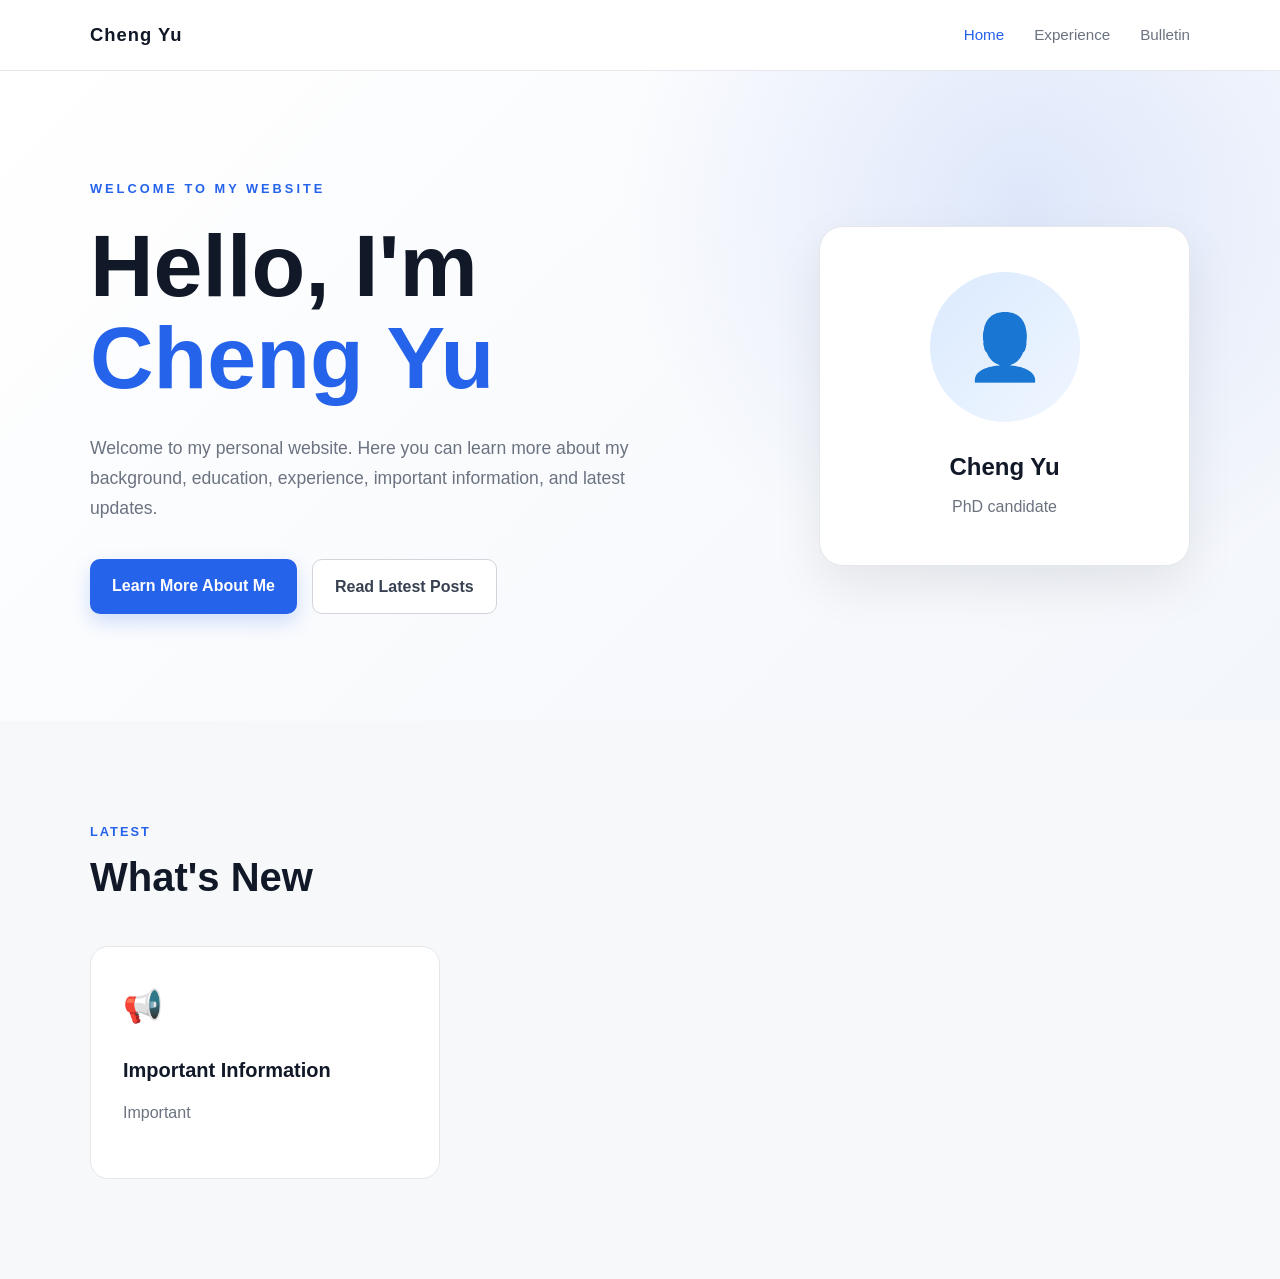
==== index.html @ de3aadb1 "Update index.html" ====
<!DOCTYPE html>
<html lang="en">

<head>
    <meta charset="UTF-8">
    <meta name="viewport" content="width=device-width, initial-scale=1.0">

    <title>My Personal Website</title>

    <link rel="stylesheet" href="style.css">
</head>

<body>

    <!-- Navigation Bar -->
    <header class="navbar">
        <div class="container nav-container">

            <a href="index.html" class="logo">
                Cheng Yu
            </a>

            <nav>
                <a href="index.html" class="active">Home</a>
                <a href="experience.html">Experience</a>
                <a href="bulletin.html">Bulletin</a>
            </nav>

        </div>
    </header>


    <!-- Hero Section -->
    <main>

        <section class="hero">
            <div class="container hero-content">

                <div class="hero-text">

                    <p class="hero-small">
                        WELCOME TO MY WEBSITE
                    </p>

                    <h1>
                        Hello, I'm<br>
                        <span>Cheng Yu</span>
                    </h1>

                    <p class="hero-description">
                        Welcome to my personal website.
                        Here you can learn more about my background,
                        education, experience, important information,
                        and latest updates.
                    </p>

                    <div class="hero-buttons">

                        <a href="experience.html" class="btn primary">
                            Learn More About Me
                        </a>

                        <a href="bulletin.html" class="btn secondary">
                            Read Latest Posts
                        </a>

                    </div>

                </div>


                <!-- Profile Card -->
                <div class="hero-card">

                    <div class="profile-circle">
                        👤
                    </div>

                    <h2>Cheng Yu</h2>

                    <p>
                        PhD candidate
                    </p>

                </div>

            </div>
        </section>


        <!-- Latest Information -->
        <section class="section">

            <div class="container">

                <div class="section-title">

                    <p>LATEST</p>

                    <h2>
                        What's New
                    </h2>

                </div>


                <div class="cards">

                    <!-- Information Card -->
                    <div class="card">

                        <span class="card-icon">
                            📢
                        </span>

                        <h3>
                            Important Information
                        </h3>

                        <p>
                            Important
---- style.css ----
/* ================================
   Global Settings
================================ */

* {
    margin: 0;
    padding: 0;
    box-sizing: border-box;
}

html {
    scroll-behavior: smooth;
}

body {
    font-family:
        -apple-system,
        BlinkMacSystemFont,
        "Segoe UI",
        Roboto,
        Helvetica,
        Arial,
        sans-serif;

    background: #f7f8fa;
    color: #1f2937;
    line-height: 1.7;
}


/* ================================
   Common
================================ */

.container {
    width: min(1100px, 90%);
    margin: 0 auto;
}

a {
    text-decoration: none;
    color: inherit;
}


/* ================================
   Navigation
================================ */

.navbar {
    position: sticky;
    top: 0;
    z-index: 1000;

    background: rgba(255, 255, 255, 0.92);
    backdrop-filter: blur(12px);

    border-bottom: 1px solid #e5e7eb;
}

.nav-container {
    min-height: 70px;

    display: flex;
    align-items: center;
    justify-content: space-between;
}

.logo {
    font-size: 1.15rem;
    font-weight: 800;
    letter-spacing: 1px;

    color: #111827;
}

nav {
    display: flex;
    align-items: center;
    gap: 30px;
}

nav a {
    color: #6b7280;
    font-size: 0.95rem;
    font-weight: 500;

    transition: color 0.2s ease;
}

nav a:hover,
nav a.active {
    color: #2563eb;
}


/* ================================
   Hero
================================ */

.hero {
    min-height: 650px;

    display: flex;
    align-items: center;

    background:
        radial-gradient(
            circle at 80% 20%,
            rgba(37, 99, 235, 0.12),
            transparent 35%
        ),
        linear-gradient(
            135deg,
            #ffffff,
            #f3f6fb
        );
}

.hero-content {
    display: grid;
    grid-template-columns: 1.4fr 0.8fr;

    gap: 80px;

    align-items: center;
}

.hero-small {
    color: #2563eb;

    font-size: 0.8rem;
    font-weight: 700;

    letter-spacing: 3px;

    margin-bottom: 20px;
}

.hero h1 {
    font-size: clamp(3rem, 7vw, 5.5rem);

    line-height: 1.05;

    color: #111827;

    margin-bottom: 30px;
}

.hero h1 span {
    color: #2563eb;
}

.hero-description {
    max-width: 600px;

    font-size: 1.1rem;

    color: #6b7280;

    margin-bottom: 35px;
}


/* ================================
   Buttons
================================ */

.hero-buttons {
    display: flex;
    gap: 15px;

    flex-wrap: wrap;
}

.btn {
    display: inline-block;

    padding: 13px 22px;

    border-radius: 10px;

    font-weight: 600;

    transition:
        transform 0.2s ease,
        box-shadow 0.2s ease,
        background 0.2s ease;
}

.btn:hover {
    transform: translateY(-2px);
}

.btn.primary {
    background: #2563eb;
    color: white;

    box-shadow:
        0 8px 20px rgba(37, 99, 235, 0.2);
}

.btn.primary:hover {
    background: #1d4ed8;
}

.btn.secondary {
    background: white;

    color: #374151;

    border: 1px solid #d1d5db;
}

.btn.secondary:hover {
    background: #f9fafb;
}


/* ================================
   Profile Card
================================ */

.hero-card {
    background: white;

    padding: 45px 30px;

    border-radius: 24px;

    text-align: center;

    border: 1px solid #e5e7eb;

    box-shadow:
        0 20px 50px rgba(0, 0, 0, 0.08);
}

.profile-circle {
    width: 150px;
    height: 150px;

    margin: 0 auto 25px;

    display: flex;
    align-items: center;
    justify-content: center;

    border-radius: 50%;

    background:
        linear-gradient(
            135deg,
            #dbeafe,
            #eff6ff
        );

    font-size: 4rem;
}

.hero-card h2 {
    font-size: 1.5rem;

    color: #111827;

    margin-bottom: 5px;
}

.hero-card p {
    color: #6b7280;
}


/* ================================
   Sections
================================ */

.section {
    padding: 100px 0;
}

.section-title {
    margin-bottom: 45px;
}

.section-title p,
.section-label {
    color: #2563eb;

    font-size: 0.8rem;

    font-weight: 700;

    letter-spacing: 2px;

    margin-bottom: 10px;
}

.section-title h2,
.about-section h2 {
    font-size: 2.5rem;

    line-height: 1.2;

    color: #111827;
}


/* ================================
   Cards
================================ */

.cards {
    display: grid;

    grid-template-columns:
        repeat(3, 1fr);

    gap: 25px;
}

.card {
    background: white;

    padding: 32px;

    border-radius: 18px;

    border: 1px solid #e5e7eb;

    transition:
        transform 0.2s ease,
        box-shadow 0.2s ease;
}

.card:hover {
    transform: translateY(-5px);

    box-shadow:
        0 15px 35px rgba(0, 0, 0, 0.08);
}

.card-icon {
    display: block;

    font-size: 2rem;

    margin-bottom: 20px;
}

.card h3 {
    font-size: 1.25rem;

    color: #111827;

    margin-bottom: 12px;
}

.card p {
    color: #6b7280;

    margin-bottom: 20px;
}

.card a {
    color: #2563eb;

    font-weight: 600;

    font-size: 0.95rem;
}


/* ================================
   About Section
================================ */

.about-section {
    background: #111827;

    color: white;
}

.about-grid {
    display: grid;

    grid-template-columns:
        0.8fr 1.2fr;

    gap: 80px;

    align-items: start;
}

.about-section h2 {
    color: white;
}

.about-section p {
    color: #d1d5db;

    font-size: 1.05rem;

    margin-bottom: 20px;
}


/* ================================
   Footer
================================ */

footer {
    background: #0b1120;

    color: white;

    padding-top: 50px;
}

.footer-content {
    display: flex;

    justify-content: space-between;

    gap: 30px;

    padding-bottom: 40px;
}

.footer-content h3 {
    margin-bottom: 5px;
}

.footer-content p {
    color: #9ca3af;
}

.footer-links {
    display: flex;

    gap: 25px;

    align-items: center;
}

.footer-links a {
    color: #9ca3af;

    transition: color 0.2s ease;
}

.footer-links a:hover {
    color: white;
}

.copyright {
    text-align: center;

    border-top: 1px solid #1f2937;

    padding: 20px;

    color: #6b7280;

    font-size: 0.85rem;
}


/* ================================
   Mobile
================================ */

@media (max-width: 800px) {

    .nav-container {
        flex-direction: column;

        padding: 18px 0;

        gap: 12px;
    }

    nav {
        gap: 15px;

        flex-wrap: wrap;

        justify-content: center;
    }

    nav a {
        font-size: 0.85rem;
    }


    .hero {
        min-height: auto;

        padding: 80px 0;
    }

    .hero-content {
        grid-template-columns: 1fr;

        gap: 50px;
    }

    .hero h1 {
        font-size: 3.5rem;
    }


    .cards {
        grid-template-columns: 1fr;
    }


    .about-grid {
        grid-template-columns: 1fr;

        gap: 30px;
    }


    .footer-content {
        flex-direction: column;
    }

    .footer-links {
        flex-wrap: wrap;
    }
}


@media (max-width: 500px) {

    .hero h1 {
        font-size: 2.8rem;
    }

    .section {
        padding: 70px 0;
    }

    .section-title h2,
    .about-section h2 {
        font-size: 2rem;
    }

    .hero-buttons {
        flex-direction: column;
    }

    .btn {
        text-align: center;
    }
}
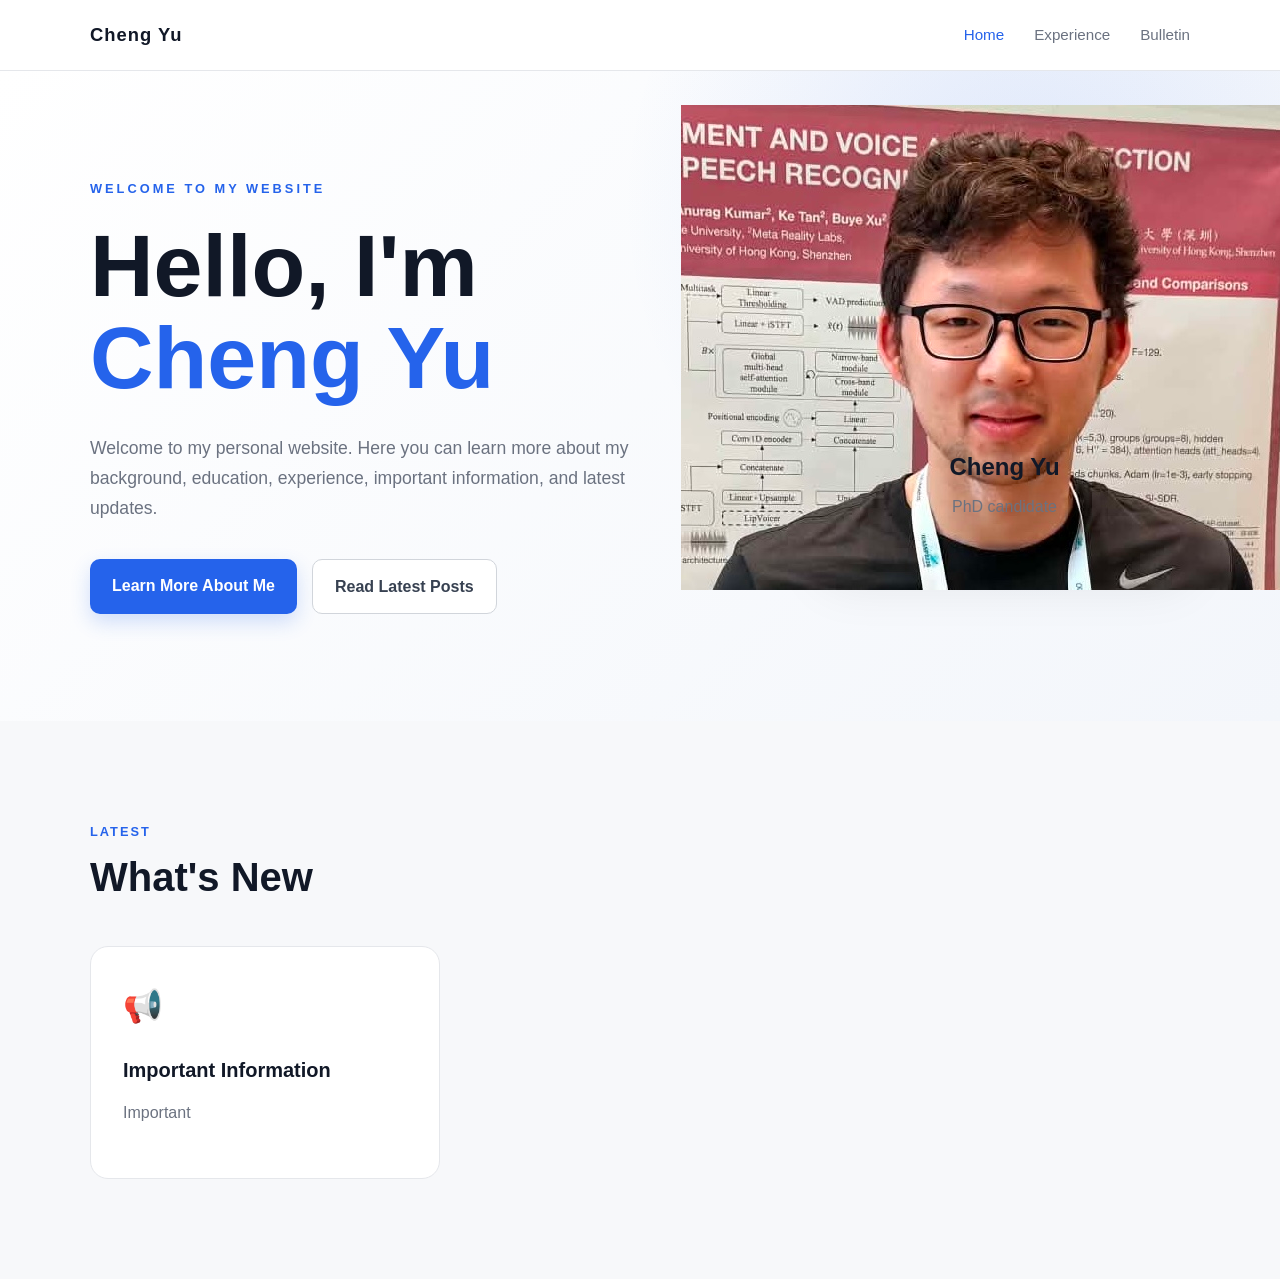
==== commit 0f1f70e0: "Update index.html" ====
--- a/index.html
+++ b/index.html
@@ -73,7 +73,7 @@
                 <div class="hero-card">
 
                     <div class="profile-circle">
-                        👤
+                        <img src="profile.jpg" alt="Profile Photo">
                     </div>
 
                     <h2>Cheng Yu</h2>
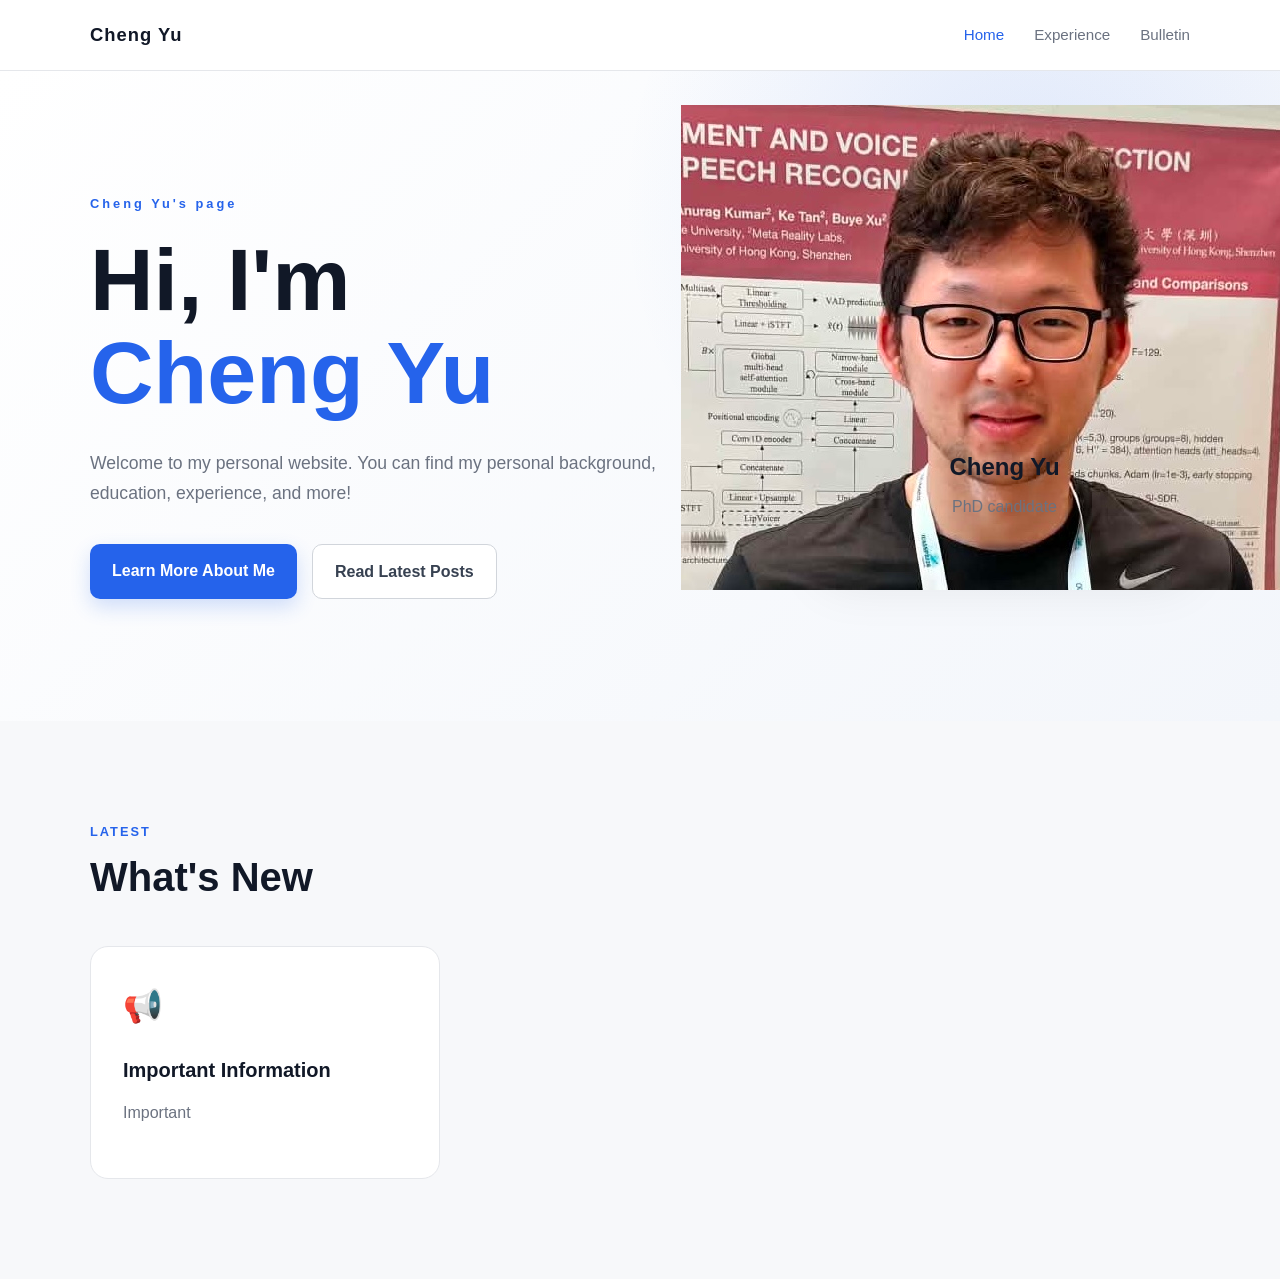
==== commit 0e5de281: "Update index.html" ====
--- a/index.html
+++ b/index.html
@@ -39,19 +39,17 @@
                 <div class="hero-text">
 
                     <p class="hero-small">
-                        WELCOME TO MY WEBSITE
+                        Cheng Yu's page
                     </p>
 
                     <h1>
-                        Hello, I'm<br>
+                        Hi, I'm<br>
                         <span>Cheng Yu</span>
                     </h1>
 
                     <p class="hero-description">
                         Welcome to my personal website.
-                        Here you can learn more about my background,
-                        education, experience, important information,
-                        and latest updates.
+                        You can find my personal background, education, experience, and more!
                     </p>
 
                     <div class="hero-buttons">
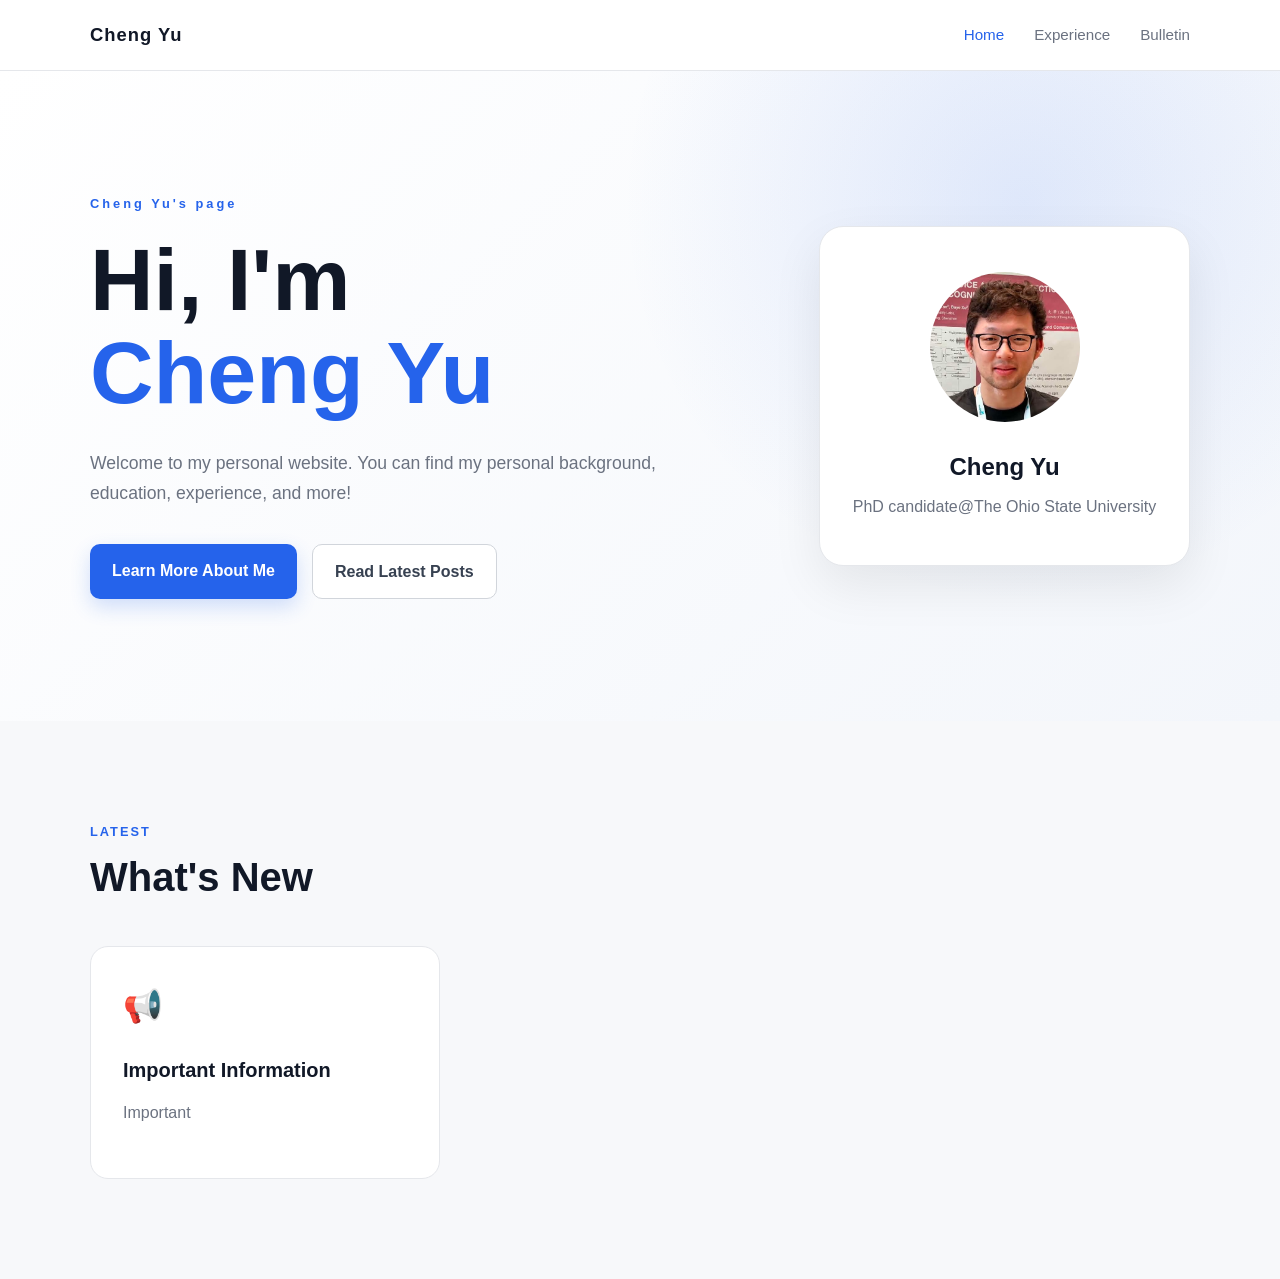
==== commit 274ba01f: "Update index.html" ====
--- a/index.html
+++ b/index.html
@@ -77,7 +77,7 @@
                     <h2>Cheng Yu</h2>
 
                     <p>
-                        PhD candidate
+                        PhD candidate@The Ohio State University
                     </p>
 
                 </div>
--- a/style.css
+++ b/style.css
@@ -236,17 +236,18 @@
         0 20px 50px rgba(0, 0, 0, 0.08);
 }
 
+
+/* Profile Photo */
+
 .profile-circle {
     width: 150px;
     height: 150px;
 
     margin: 0 auto 25px;
 
-    display: flex;
-    align-items: center;
-    justify-content: center;
-
     border-radius: 50%;
+
+    overflow: hidden;
 
     background:
         linear-gradient(
@@ -255,19 +256,42 @@
             #eff6ff
         );
 
-    font-size: 4rem;
-}
+    display: flex;
+    align-items: center;
+    justify-content: center;
+}
+
+
+/* Profile Photo Image */
+
+.profile-circle img {
+    width: 100%;
+    height: 100%;
+
+    object-fit: cover;
+
+    display: block;
+}
+
+
+/* Name */
 
 .hero-card h2 {
     font-size: 1.5rem;
 
     color: #111827;
 
+    margin-top: 0;
     margin-bottom: 5px;
 }
+
+
+/* Position */
 
 .hero-card p {
     color: #6b7280;
+
+    margin: 0;
 }
 
 
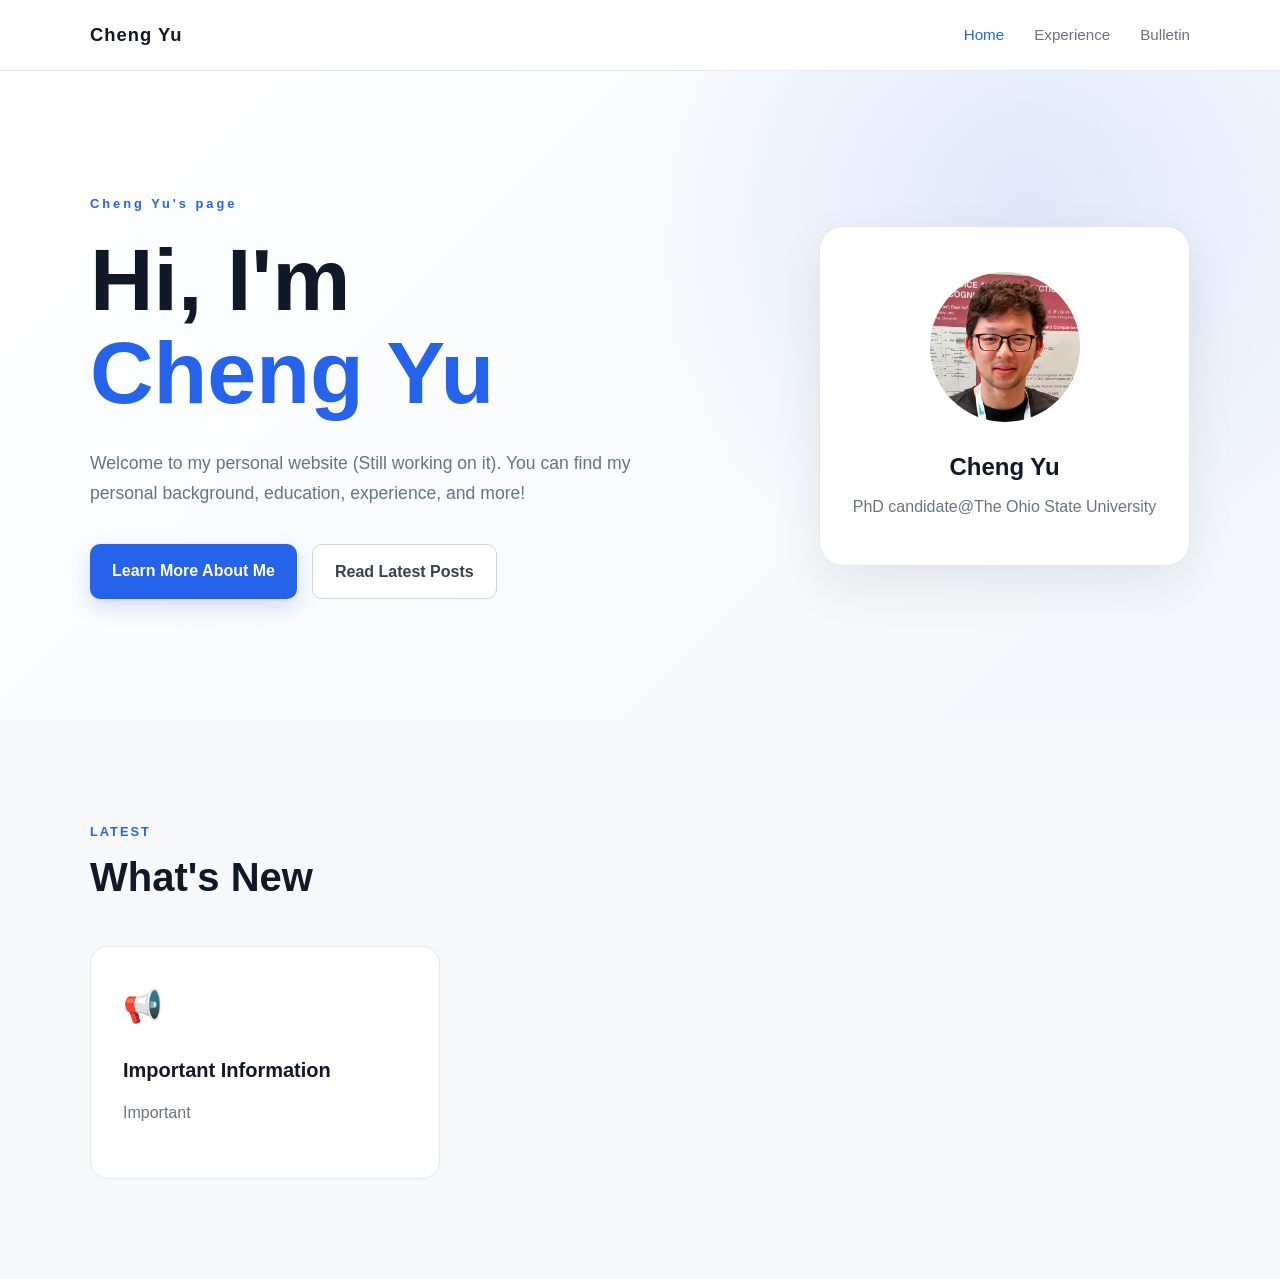
==== commit 1a67fcd7: "Update index.html" ====
--- a/index.html
+++ b/index.html
@@ -48,7 +48,7 @@
                     </h1>
 
                     <p class="hero-description">
-                        Welcome to my personal website.
+                        Welcome to my personal website (Still working on it).
                         You can find my personal background, education, experience, and more!
                     </p>
 
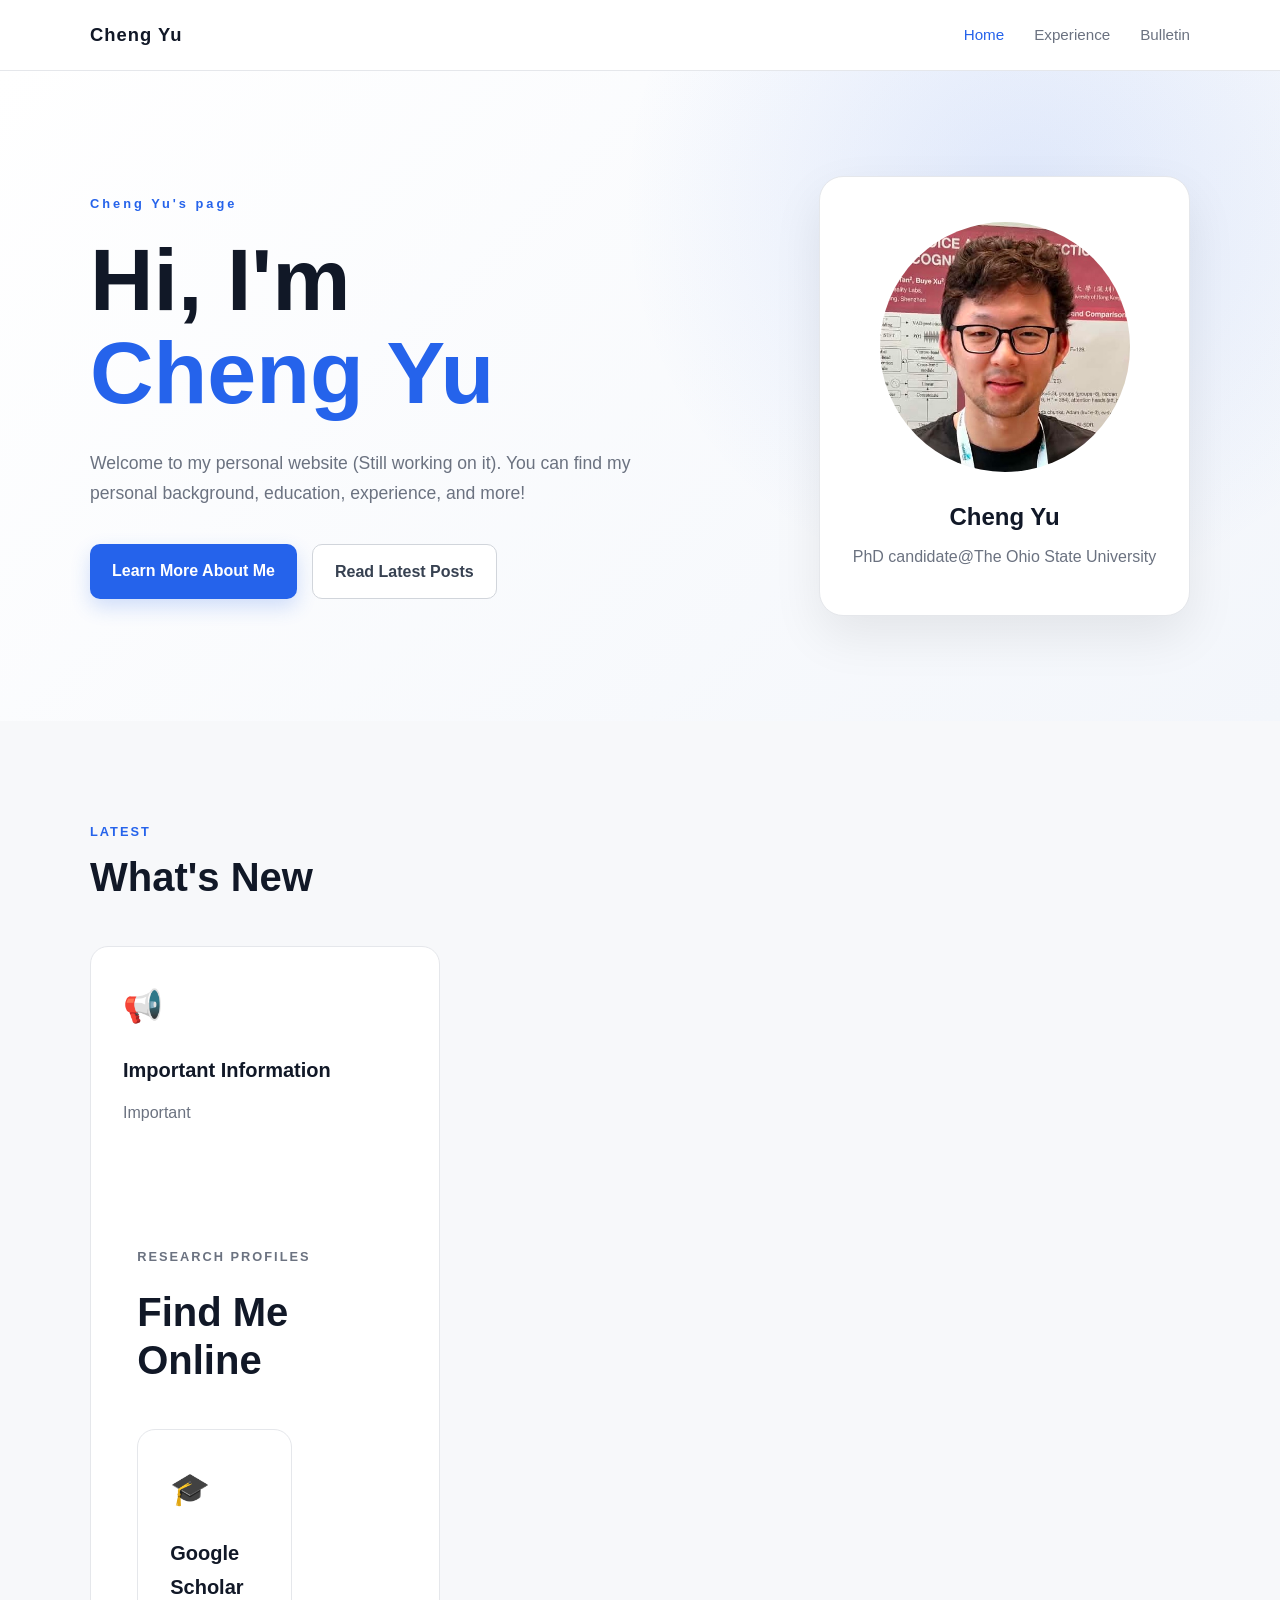
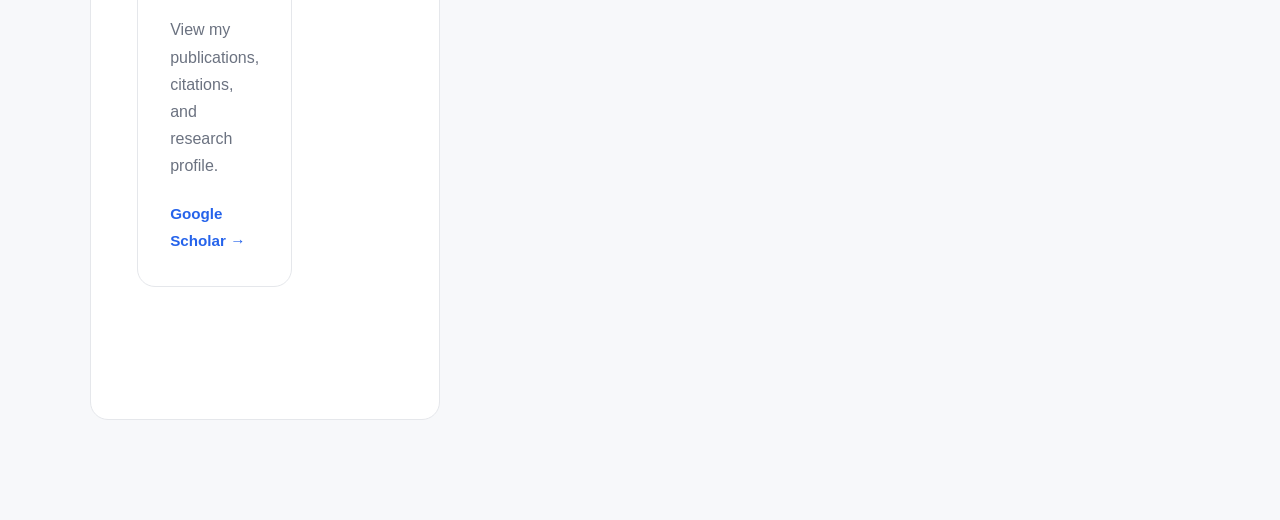
==== commit 66eeec23: "Update index.html" ====
--- a/index.html
+++ b/index.html
@@ -117,3 +117,55 @@
 
                         <p>
                             Important
+
+        <!-- ================================
+             Research Profiles
+        ================================= -->
+
+        <section
+            class="section"
+            style="background: #ffffff;"
+        >
+
+            <div class="container">
+
+                <div class="section-title">
+
+                    <p>RESEARCH PROFILES</p>
+
+                    <h2>
+                        Find Me Online
+                    </h2>
+
+                </div>
+
+
+                <div class="cards">
+
+
+                    <!-- Google Scholar -->
+
+                    <div class="card">
+
+                        <span class="card-icon">
+                            🎓
+                        </span>
+
+                        <h3>
+                            Google Scholar
+                        </h3>
+
+                        <p>
+                            View my publications,
+                            citations, and research profile.
+                        </p>
+
+                        <a
+                            href="https://scholar.google.com/citations?hl=zh-TW&user=RaVT25oAAAAJ"
+                            target="_blank"
+                            rel="noopener noreferrer"
+                        >
+                            Google Scholar →
+                        </a>
+
+                    </div>
--- a/style.css
+++ b/style.css
@@ -82,6 +82,7 @@
 
 nav a {
     color: #6b7280;
+
     font-size: 0.95rem;
     font-weight: 500;
 
@@ -117,8 +118,17 @@
         );
 }
 
+
+/* Experience Page Hero */
+
+.experience-hero {
+    min-height: 400px;
+}
+
+
 .hero-content {
     display: grid;
+
     grid-template-columns: 1.4fr 0.8fr;
 
     gap: 80px;
@@ -168,6 +178,7 @@
 
 .hero-buttons {
     display: flex;
+
     gap: 15px;
 
     flex-wrap: wrap;
@@ -194,6 +205,7 @@
 
 .btn.primary {
     background: #2563eb;
+
     color: white;
 
     box-shadow:
@@ -237,11 +249,13 @@
 }
 
 
-/* Profile Photo */
+/* ================================
+   Profile Photo
+================================ */
 
 .profile-circle {
-    width: 150px;
-    height: 150px;
+    width: 250px;
+    height: 250px;
 
     margin: 0 auto 25px;
 
@@ -261,9 +275,6 @@
     justify-content: center;
 }
 
-
-/* Profile Photo Image */
-
 .profile-circle img {
     width: 100%;
     height: 100%;
@@ -274,7 +285,7 @@
 }
 
 
-/* Name */
+/* Profile Name */
 
 .hero-card h2 {
     font-size: 1.5rem;
@@ -286,12 +297,45 @@
 }
 
 
-/* Position */
+/* Profile Position */
 
 .hero-card p {
     color: #6b7280;
 
     margin: 0;
+}
+
+
+/* ================================
+   School Logos
+================================ */
+
+.school-logo {
+    width: 250px;
+    height: 250px;
+
+    margin: 0 auto 22px;
+
+    padding: 12px;
+
+    display: flex;
+    align-items: center;
+    justify-content: center;
+
+    background: #ffffff;
+
+    border: 1px solid #e5e7eb;
+
+    border-radius: 16px;
+}
+
+.school-logo img {
+    width: 100%;
+    height: 100%;
+
+    object-fit: contain;
+
+    display: block;
 }
 
 
@@ -312,7 +356,6 @@
     color: #2563eb;
 
     font-size: 0.8rem;
-
     font-weight: 700;
 
     letter-spacing: 2px;
@@ -364,6 +407,9 @@
         0 15px 35px rgba(0, 0, 0, 0.08);
 }
 
+
+/* Card Icon */
+
 .card-icon {
     display: block;
 
@@ -372,6 +418,9 @@
     margin-bottom: 20px;
 }
 
+
+/* Card Title */
+
 .card h3 {
     font-size: 1.25rem;
 
@@ -380,6 +429,9 @@
     margin-bottom: 12px;
 }
 
+
+/* Card Text */
+
 .card p {
     color: #6b7280;
 
@@ -517,12 +569,18 @@
     }
 
 
+    /* Hero */
+
     .hero {
         min-height: auto;
 
         padding: 80px 0;
     }
 
+    .experience-hero {
+        min-height: auto;
+    }
+
     .hero-content {
         grid-template-columns: 1fr;
 
@@ -534,11 +592,15 @@
     }
 
 
+    /* Cards */
+
     .cards {
         grid-template-columns: 1fr;
     }
 
 
+    /* About */
+
     .about-grid {
         grid-template-columns: 1fr;
 
@@ -546,6 +608,8 @@
     }
 
 
+    /* Footer */
+
     .footer-content {
         flex-direction: column;
     }
@@ -555,6 +619,10 @@
     }
 }
 
+
+/* ================================
+   Small Mobile
+================================ */
 
 @media (max-width: 500px) {
 
@@ -578,4 +646,16 @@
     .btn {
         text-align: center;
     }
-}
+
+
+    /* Smaller School Logo */
+
+    .school-logo {
+        width: 95px;
+        height: 95px;
+
+        margin-bottom: 18px;
+
+        padding: 10px;
+    }
+}
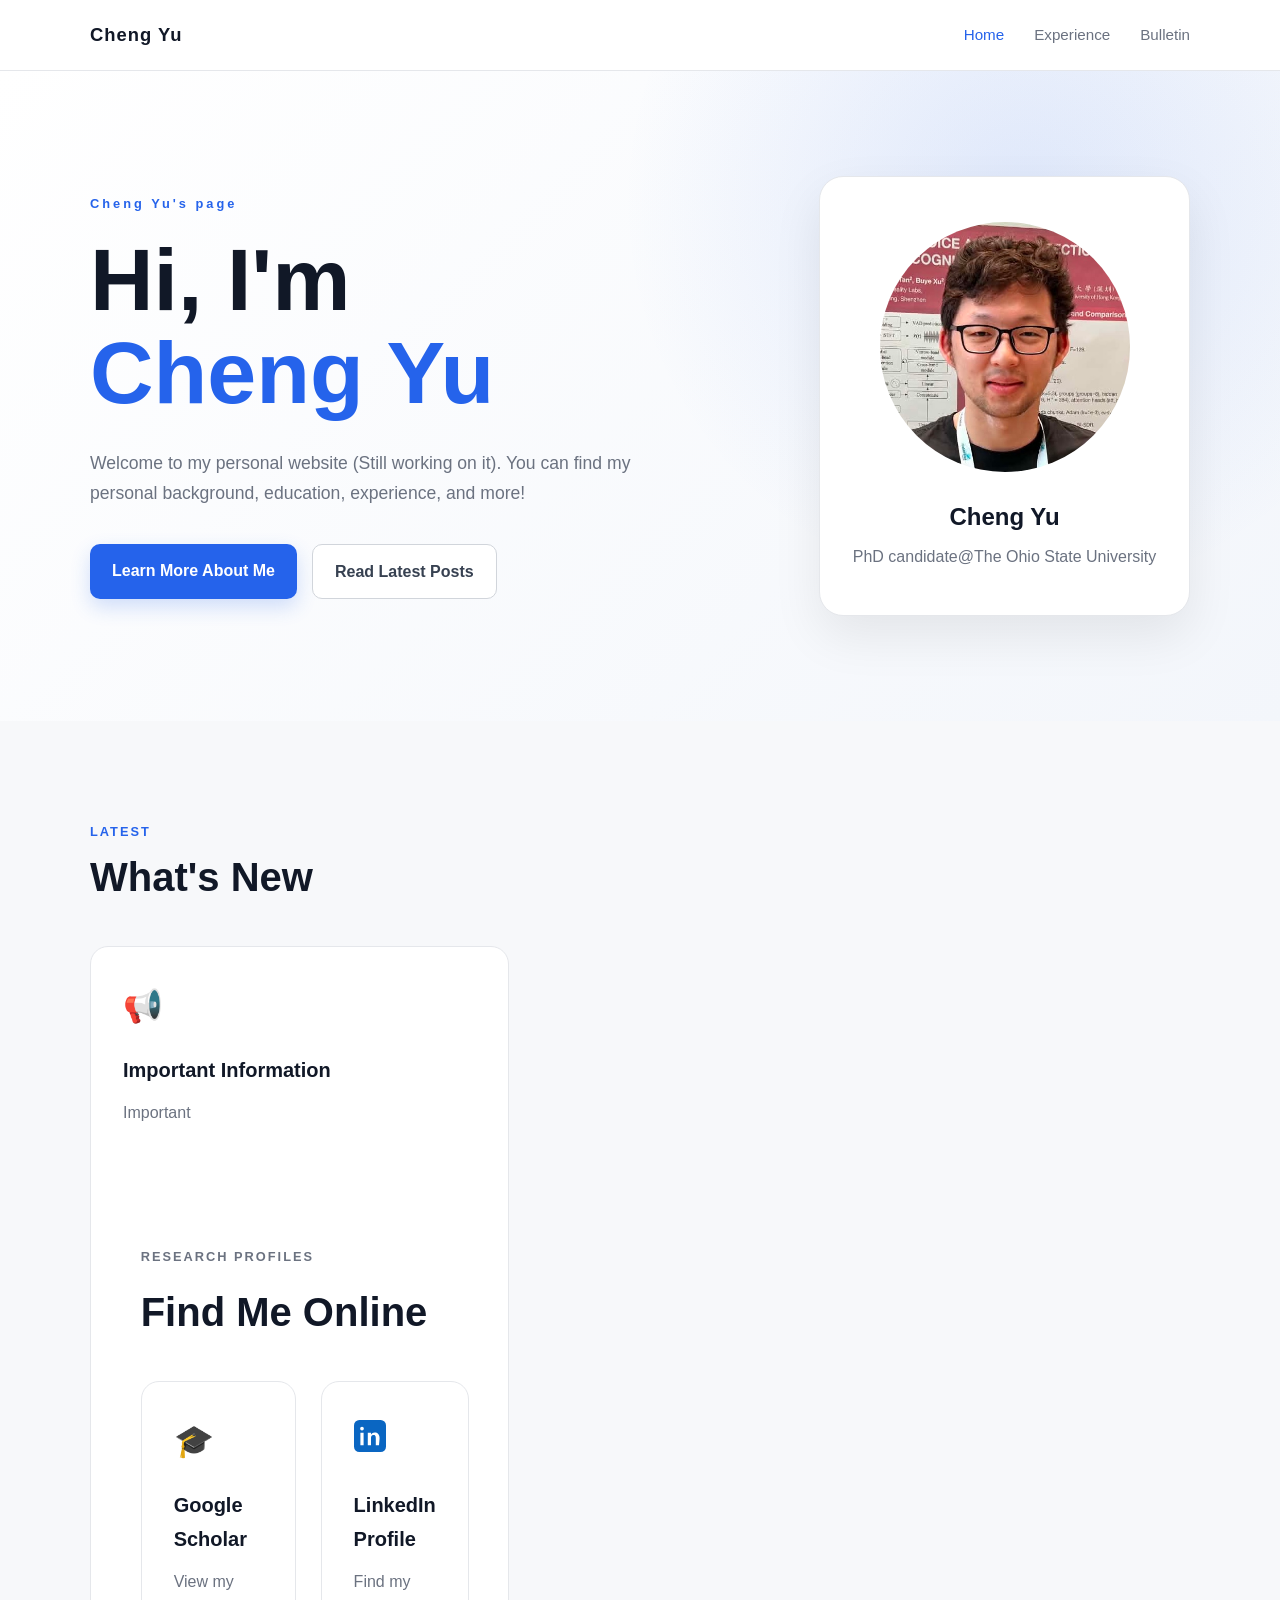
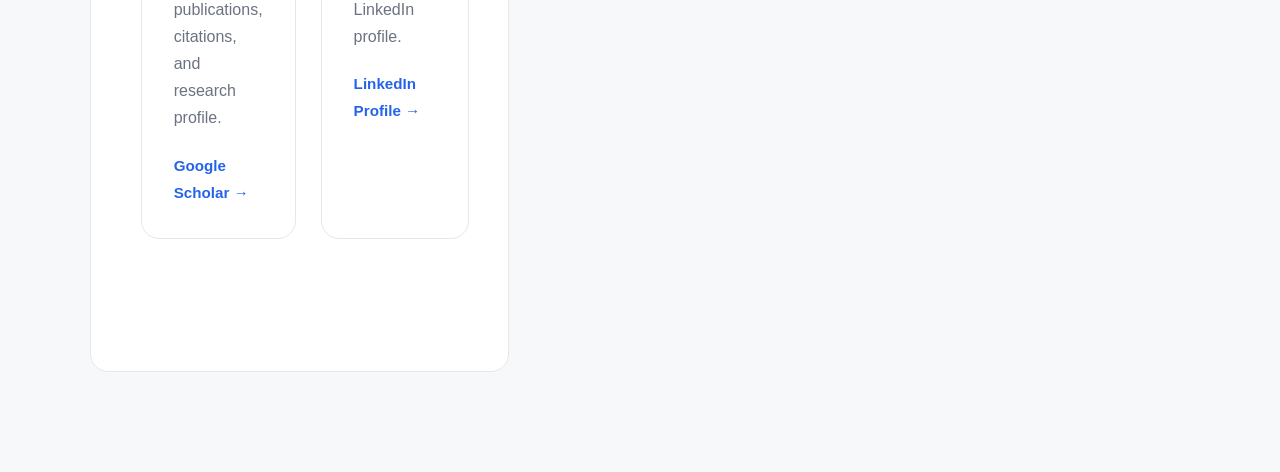
==== commit ca1e1ae4: "Update index.html" ====
--- a/index.html
+++ b/index.html
@@ -169,3 +169,40 @@
                         </a>
 
                     </div>
+
+
+                    <div class="card">
+
+                        <span class="card-icon linkedin-icon">
+                            <svg viewBox="0 0 24 24" width="32" height="32" aria-hidden="true">
+                                <rect width="24" height="24" rx="4" fill="#0A66C2"/>
+                                <path
+                                    fill="#FFFFFF"
+                                    d="M7.2 9.5H4.8V19h2.4V9.5zM6 5a1.4 1.4 0 1 0 0 2.8A1.4 1.4 0 0 0 6 5zM19.2 13.6c0-2.9-1.55-4.25-3.62-4.25-1.67 0-2.42.92-2.84 1.57V9.5h-2.4V19h2.4v-5.15c0-1.36.26-2.67 1.94-2.67 1.65 0 1.67 1.55 1.67 2.77V19h2.4l.45-5.4z"
+                                />
+                            </svg>
+                        </span>
+
+                        <h3>
+                            LinkedIn Profile
+                        </h3>
+
+                        <p>
+                            Find my LinkedIn profile.
+                        </p>
+
+                        <a
+                            href="https://www.linkedin.com/in/williamchengyu/"
+                            target="_blank"
+                            rel="noopener noreferrer"
+                        >
+                            LinkedIn Profile →
+                        </a>
+
+                    </div>
+
+                </div>
+
+            </div>
+
+        </section>
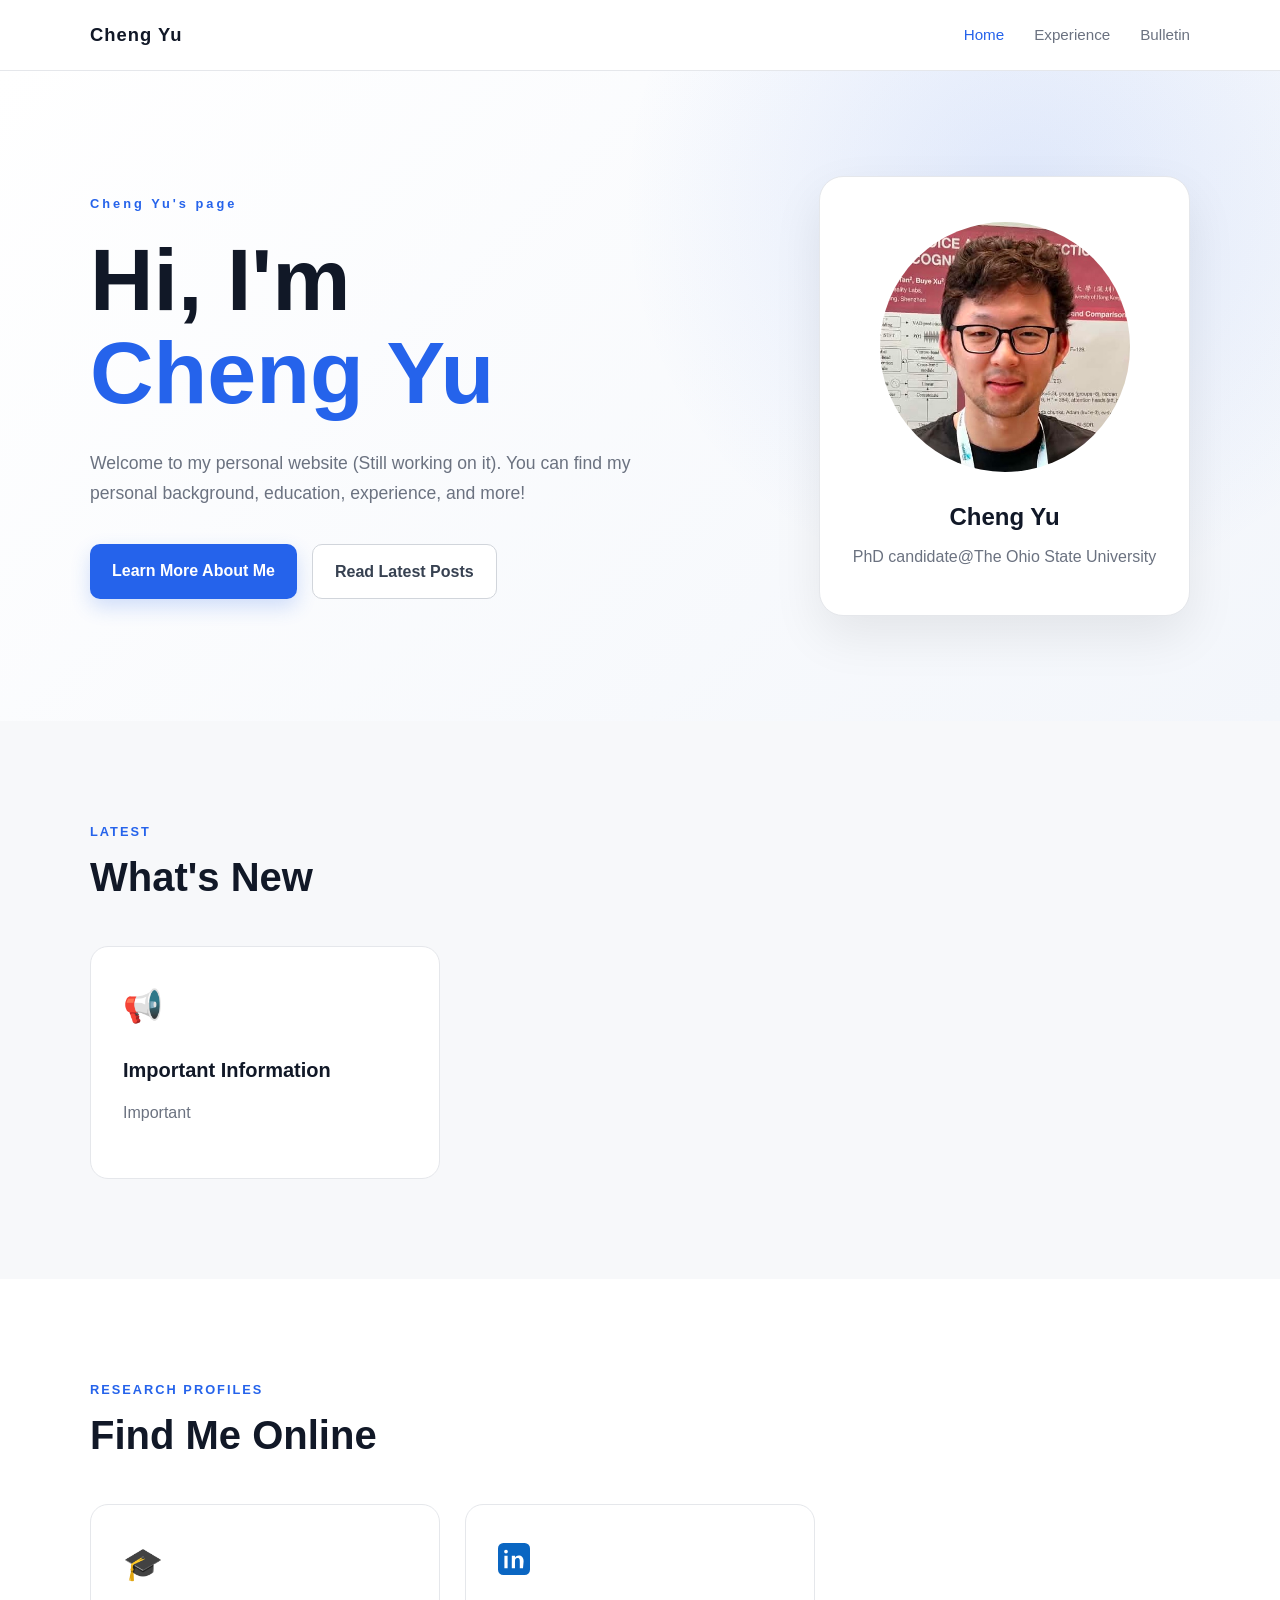
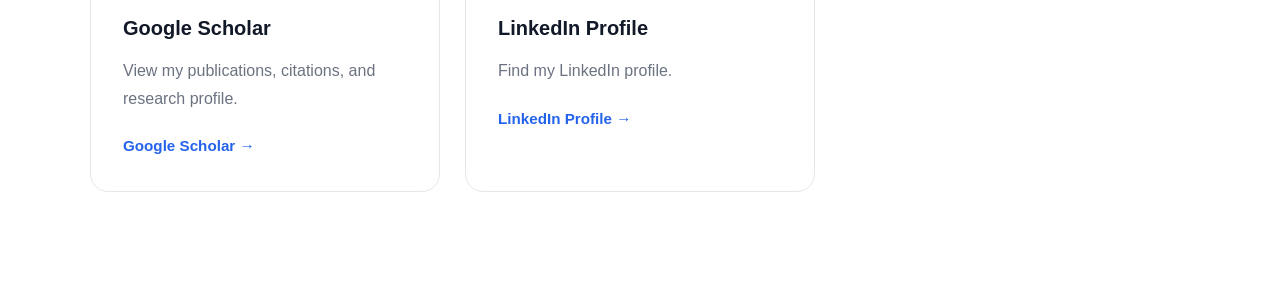
==== commit 6bfeb92d: "Update index.html" ====
--- a/index.html
+++ b/index.html
@@ -117,6 +117,7 @@
 
                         <p>
                             Important
+        </section>
 
         <!-- ================================
              Research Profiles
